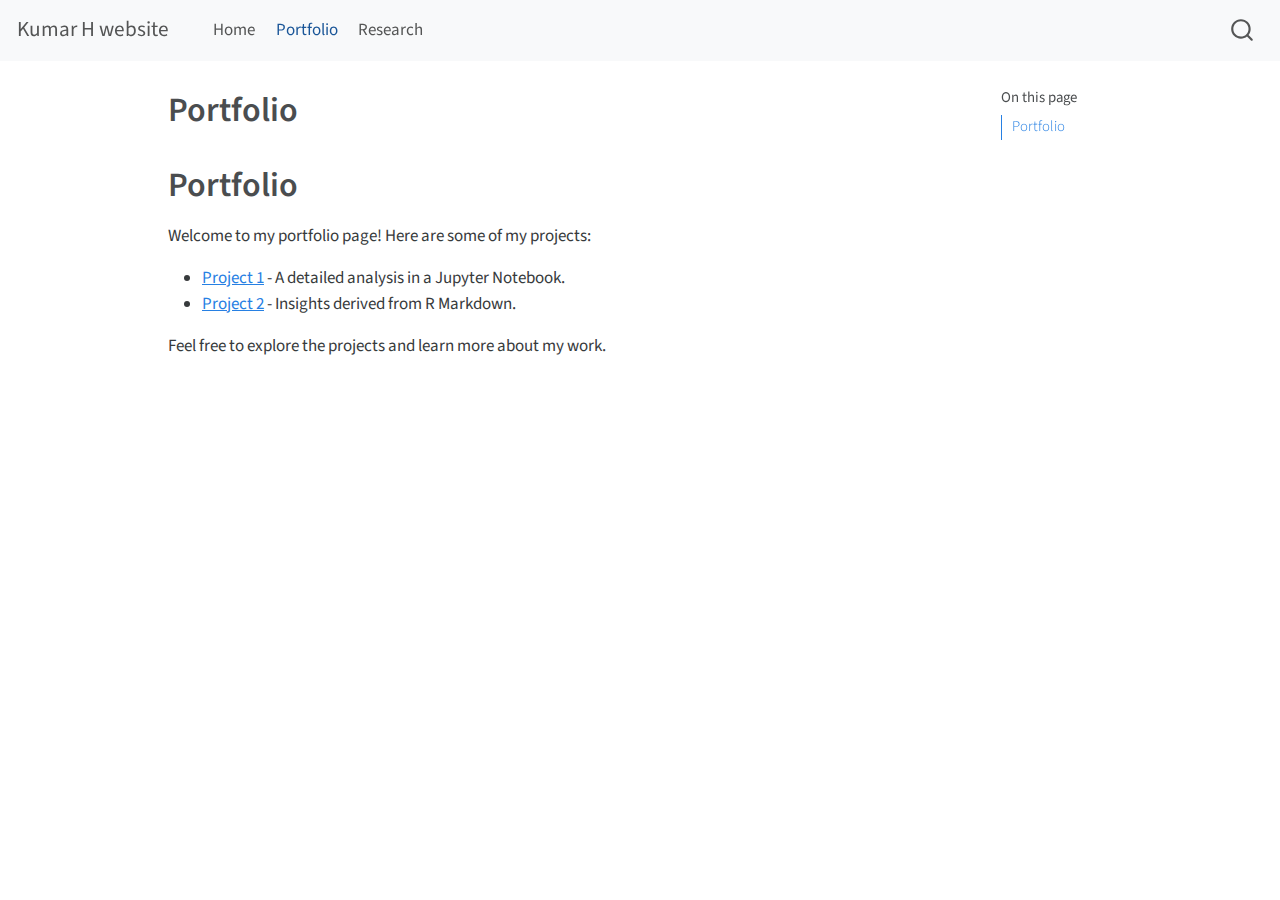
==== docs/portfolio.html @ ef05bf2e "initial commit" ====
<!DOCTYPE html>
<html xmlns="http://www.w3.org/1999/xhtml" lang="en" xml:lang="en"><head>

<meta charset="utf-8">
<meta name="generator" content="quarto-1.3.433">

<meta name="viewport" content="width=device-width, initial-scale=1.0, user-scalable=yes">


<title>Kumar H website - Portfolio</title>
<style>
code{white-space: pre-wrap;}
span.smallcaps{font-variant: small-caps;}
div.columns{display: flex; gap: min(4vw, 1.5em);}
div.column{flex: auto; overflow-x: auto;}
div.hanging-indent{margin-left: 1.5em; text-indent: -1.5em;}
ul.task-list{list-style: none;}
ul.task-list li input[type="checkbox"] {
  width: 0.8em;
  margin: 0 0.8em 0.2em -1em; /* quarto-specific, see https://github.com/quarto-dev/quarto-cli/issues/4556 */ 
  vertical-align: middle;
}
</style>


<script src="site_libs/quarto-nav/quarto-nav.js"></script>
<script src="site_libs/quarto-nav/headroom.min.js"></script>
<script src="site_libs/clipboard/clipboard.min.js"></script>
<script src="site_libs/quarto-search/autocomplete.umd.js"></script>
<script src="site_libs/quarto-search/fuse.min.js"></script>
<script src="site_libs/quarto-search/quarto-search.js"></script>
<meta name="quarto:offset" content="./">
<script src="site_libs/quarto-html/quarto.js"></script>
<script src="site_libs/quarto-html/popper.min.js"></script>
<script src="site_libs/quarto-html/tippy.umd.min.js"></script>
<script src="site_libs/quarto-html/anchor.min.js"></script>
<link href="site_libs/quarto-html/tippy.css" rel="stylesheet">
<link href="site_libs/quarto-html/quarto-syntax-highlighting.css" rel="stylesheet" id="quarto-text-highlighting-styles">
<script src="site_libs/bootstrap/bootstrap.min.js"></script>
<link href="site_libs/bootstrap/bootstrap-icons.css" rel="stylesheet">
<link href="site_libs/bootstrap/bootstrap.min.css" rel="stylesheet" id="quarto-bootstrap" data-mode="light">
<script id="quarto-search-options" type="application/json">{
  "location": "navbar",
  "copy-button": false,
  "collapse-after": 3,
  "panel-placement": "end",
  "type": "overlay",
  "limit": 20,
  "language": {
    "search-no-results-text": "No results",
    "search-matching-documents-text": "matching documents",
    "search-copy-link-title": "Copy link to search",
    "search-hide-matches-text": "Hide additional matches",
    "search-more-match-text": "more match in this document",
    "search-more-matches-text": "more matches in this document",
    "search-clear-button-title": "Clear",
    "search-detached-cancel-button-title": "Cancel",
    "search-submit-button-title": "Submit",
    "search-label": "Search"
  }
}</script>


</head>

<body class="nav-fixed">

<div id="quarto-search-results"></div>
  <header id="quarto-header" class="headroom fixed-top">
    <nav class="navbar navbar-expand-lg navbar-dark ">
      <div class="navbar-container container-fluid">
      <div class="navbar-brand-container">
    <a class="navbar-brand" href="./index.html">
    <span class="navbar-title">Kumar H website</span>
    </a>
  </div>
            <div id="quarto-search" class="" title="Search"></div>
          <button class="navbar-toggler" type="button" data-bs-toggle="collapse" data-bs-target="#navbarCollapse" aria-controls="navbarCollapse" aria-expanded="false" aria-label="Toggle navigation" onclick="if (window.quartoToggleHeadroom) { window.quartoToggleHeadroom(); }">
  <span class="navbar-toggler-icon"></span>
</button>
          <div class="collapse navbar-collapse" id="navbarCollapse">
            <ul class="navbar-nav navbar-nav-scroll me-auto">
  <li class="nav-item">
    <a class="nav-link" href="./index.html" rel="" target="">
 <span class="menu-text">Home</span></a>
  </li>  
  <li class="nav-item">
    <a class="nav-link active" href="./portfolio.html" rel="" target="" aria-current="page">
 <span class="menu-text">Portfolio</span></a>
  </li>  
  <li class="nav-item">
    <a class="nav-link" href="./research.html" rel="" target="">
 <span class="menu-text">Research</span></a>
  </li>  
</ul>
            <div class="quarto-navbar-tools ms-auto">
</div>
          </div> <!-- /navcollapse -->
      </div> <!-- /container-fluid -->
    </nav>
</header>
<!-- content -->
<div id="quarto-content" class="quarto-container page-columns page-rows-contents page-layout-article page-navbar">
<!-- sidebar -->
<!-- margin-sidebar -->
    <div id="quarto-margin-sidebar" class="sidebar margin-sidebar">
        <nav id="TOC" role="doc-toc" class="toc-active">
    <h2 id="toc-title">On this page</h2>
   
  <ul>
  <li><a href="#portfolio" id="toc-portfolio" class="nav-link active" data-scroll-target="#portfolio">Portfolio</a></li>
  </ul>
</nav>
    </div>
<!-- main -->
<main class="content" id="quarto-document-content">

<header id="title-block-header" class="quarto-title-block default">
<div class="quarto-title">
<h1 class="title">Portfolio</h1>
</div>



<div class="quarto-title-meta">

    
  
    
  </div>
  

</header>

<section id="portfolio" class="level1">
<h1>Portfolio</h1>
<p>Welcome to my portfolio page! Here are some of my projects:</p>
<ul>
<li><a href="./posts/dc_solar_web.html">Project 1</a> - A detailed analysis in a Jupyter Notebook.</li>
<li><a href="./posts/Optimization_Kentucky_retrofit.html">Project 2</a> - Insights derived from R Markdown.</li>
</ul>
<p>Feel free to explore the projects and learn more about my work.</p>


</section>

</main> <!-- /main -->
<script id="quarto-html-after-body" type="application/javascript">
window.document.addEventListener("DOMContentLoaded", function (event) {
  const toggleBodyColorMode = (bsSheetEl) => {
    const mode = bsSheetEl.getAttribute("data-mode");
    const bodyEl = window.document.querySelector("body");
    if (mode === "dark") {
      bodyEl.classList.add("quarto-dark");
      bodyEl.classList.remove("quarto-light");
    } else {
      bodyEl.classList.add("quarto-light");
      bodyEl.classList.remove("quarto-dark");
    }
  }
  const toggleBodyColorPrimary = () => {
    const bsSheetEl = window.document.querySelector("link#quarto-bootstrap");
    if (bsSheetEl) {
      toggleBodyColorMode(bsSheetEl);
    }
  }
  toggleBodyColorPrimary();  
  const icon = "";
  const anchorJS = new window.AnchorJS();
  anchorJS.options = {
    placement: 'right',
    icon: icon
  };
  anchorJS.add('.anchored');
  const isCodeAnnotation = (el) => {
    for (const clz of el.classList) {
      if (clz.startsWith('code-annotation-')) {                     
        return true;
      }
    }
    return false;
  }
  const clipboard = new window.ClipboardJS('.code-copy-button', {
    text: function(trigger) {
      const codeEl = trigger.previousElementSibling.cloneNode(true);
      for (const childEl of codeEl.children) {
        if (isCodeAnnotation(childEl)) {
          childEl.remove();
        }
      }
      return codeEl.innerText;
    }
  });
  clipboard.on('success', function(e) {
    // button target
    const button = e.trigger;
    // don't keep focus
    button.blur();
    // flash "checked"
    button.classList.add('code-copy-button-checked');
    var currentTitle = button.getAttribute("title");
    button.setAttribute("title", "Copied!");
    let tooltip;
    if (window.bootstrap) {
      button.setAttribute("data-bs-toggle", "tooltip");
      button.setAttribute("data-bs-placement", "left");
      button.setAttribute("data-bs-title", "Copied!");
      tooltip = new bootstrap.Tooltip(button, 
        { trigger: "manual", 
          customClass: "code-copy-button-tooltip",
          offset: [0, -8]});
      tooltip.show();    
    }
    setTimeout(function() {
      if (tooltip) {
        tooltip.hide();
        button.removeAttribute("data-bs-title");
        button.removeAttribute("data-bs-toggle");
        button.removeAttribute("data-bs-placement");
      }
      button.setAttribute("title", currentTitle);
      button.classList.remove('code-copy-button-checked');
    }, 1000);
    // clear code selection
    e.clearSelection();
  });
  function tippyHover(el, contentFn) {
    const config = {
      allowHTML: true,
      content: contentFn,
      maxWidth: 500,
      delay: 100,
      arrow: false,
      appendTo: function(el) {
          return el.parentElement;
      },
      interactive: true,
      interactiveBorder: 10,
      theme: 'quarto',
      placement: 'bottom-start'
    };
    window.tippy(el, config); 
  }
  const noterefs = window.document.querySelectorAll('a[role="doc-noteref"]');
  for (var i=0; i<noterefs.length; i++) {
    const ref = noterefs[i];
    tippyHover(ref, function() {
      // use id or data attribute instead here
      let href = ref.getAttribute('data-footnote-href') || ref.getAttribute('href');
      try { href = new URL(href).hash; } catch {}
      const id = href.replace(/^#\/?/, "");
      const note = window.document.getElementById(id);
      return note.innerHTML;
    });
  }
      let selectedAnnoteEl;
      const selectorForAnnotation = ( cell, annotation) => {
        let cellAttr = 'data-code-cell="' + cell + '"';
        let lineAttr = 'data-code-annotation="' +  annotation + '"';
        const selector = 'span[' + cellAttr + '][' + lineAttr + ']';
        return selector;
      }
      const selectCodeLines = (annoteEl) => {
        const doc = window.document;
        const targetCell = annoteEl.getAttribute("data-target-cell");
        const targetAnnotation = annoteEl.getAttribute("data-target-annotation");
        const annoteSpan = window.document.querySelector(selectorForAnnotation(targetCell, targetAnnotation));
        const lines = annoteSpan.getAttribute("data-code-lines").split(",");
        const lineIds = lines.map((line) => {
          return targetCell + "-" + line;
        })
        let top = null;
        let height = null;
        let parent = null;
        if (lineIds.length > 0) {
            //compute the position of the single el (top and bottom and make a div)
            const el = window.document.getElementById(lineIds[0]);
            top = el.offsetTop;
            height = el.offsetHeight;
            parent = el.parentElement.parentElement;
          if (lineIds.length > 1) {
            const lastEl = window.document.getElementById(lineIds[lineIds.length - 1]);
            const bottom = lastEl.offsetTop + lastEl.offsetHeight;
            height = bottom - top;
          }
          if (top !== null && height !== null && parent !== null) {
            // cook up a div (if necessary) and position it 
            let div = window.document.getElementById("code-annotation-line-highlight");
            if (div === null) {
              div = window.document.createElement("div");
              div.setAttribute("id", "code-annotation-line-highlight");
              div.style.position = 'absolute';
              parent.appendChild(div);
            }
            div.style.top = top - 2 + "px";
            div.style.height = height + 4 + "px";
            let gutterDiv = window.document.getElementById("code-annotation-line-highlight-gutter");
            if (gutterDiv === null) {
              gutterDiv = window.document.createElement("div");
              gutterDiv.setAttribute("id", "code-annotation-line-highlight-gutter");
              gutterDiv.style.position = 'absolute';
              const codeCell = window.document.getElementById(targetCell);
              const gutter = codeCell.querySelector('.code-annotation-gutter');
              gutter.appendChild(gutterDiv);
            }
            gutterDiv.style.top = top - 2 + "px";
            gutterDiv.style.height = height + 4 + "px";
          }
          selectedAnnoteEl = annoteEl;
        }
      };
      const unselectCodeLines = () => {
        const elementsIds = ["code-annotation-line-highlight", "code-annotation-line-highlight-gutter"];
        elementsIds.forEach((elId) => {
          const div = window.document.getElementById(elId);
          if (div) {
            div.remove();
          }
        });
        selectedAnnoteEl = undefined;
      };
      // Attach click handler to the DT
      const annoteDls = window.document.querySelectorAll('dt[data-target-cell]');
      for (const annoteDlNode of annoteDls) {
        annoteDlNode.addEventListener('click', (event) => {
          const clickedEl = event.target;
          if (clickedEl !== selectedAnnoteEl) {
            unselectCodeLines();
            const activeEl = window.document.querySelector('dt[data-target-cell].code-annotation-active');
            if (activeEl) {
              activeEl.classList.remove('code-annotation-active');
            }
            selectCodeLines(clickedEl);
            clickedEl.classList.add('code-annotation-active');
          } else {
            // Unselect the line
            unselectCodeLines();
            clickedEl.classList.remove('code-annotation-active');
          }
        });
      }
  const findCites = (el) => {
    const parentEl = el.parentElement;
    if (parentEl) {
      const cites = parentEl.dataset.cites;
      if (cites) {
        return {
          el,
          cites: cites.split(' ')
        };
      } else {
        return findCites(el.parentElement)
      }
    } else {
      return undefined;
    }
  };
  var bibliorefs = window.document.querySelectorAll('a[role="doc-biblioref"]');
  for (var i=0; i<bibliorefs.length; i++) {
    const ref = bibliorefs[i];
    const citeInfo = findCites(ref);
    if (citeInfo) {
      tippyHover(citeInfo.el, function() {
        var popup = window.document.createElement('div');
        citeInfo.cites.forEach(function(cite) {
          var citeDiv = window.document.createElement('div');
          citeDiv.classList.add('hanging-indent');
          citeDiv.classList.add('csl-entry');
          var biblioDiv = window.document.getElementById('ref-' + cite);
          if (biblioDiv) {
            citeDiv.innerHTML = biblioDiv.innerHTML;
          }
          popup.appendChild(citeDiv);
        });
        return popup.innerHTML;
      });
    }
  }
});
</script>
</div> <!-- /content -->



</body></html>
---- docs/site_libs/quarto-html/tippy.css ----
.tippy-box[data-animation=fade][data-state=hidden]{opacity:0}[data-tippy-root]{max-width:calc(100vw - 10px)}.tippy-box{position:relative;background-color:#333;color:#fff;border-radius:4px;font-size:14px;line-height:1.4;white-space:normal;outline:0;transition-property:transform,visibility,opacity}.tippy-box[data-placement^=top]>.tippy-arrow{bottom:0}.tippy-box[data-placement^=top]>.tippy-arrow:before{bottom:-7px;left:0;border-width:8px 8px 0;border-top-color:initial;transform-origin:center top}.tippy-box[data-placement^=bottom]>.tippy-arrow{top:0}.tippy-box[data-placement^=bottom]>.tippy-arrow:before{top:-7px;left:0;border-width:0 8px 8px;border-bottom-color:initial;transform-origin:center bottom}.tippy-box[data-placement^=left]>.tippy-arrow{right:0}.tippy-box[data-placement^=left]>.tippy-arrow:before{border-width:8px 0 8px 8px;border-left-color:initial;right:-7px;transform-origin:center left}.tippy-box[data-placement^=right]>.tippy-arrow{left:0}.tippy-box[data-placement^=right]>.tippy-arrow:before{left:-7px;border-width:8px 8px 8px 0;border-right-color:initial;transform-origin:center right}.tippy-box[data-inertia][data-state=visible]{transition-timing-function:cubic-bezier(.54,1.5,.38,1.11)}.tippy-arrow{width:16px;height:16px;color:#333}.tippy-arrow:before{content:"";position:absolute;border-color:transparent;border-style:solid}.tippy-content{position:relative;padding:5px 9px;z-index:1}
---- docs/site_libs/quarto-html/quarto-syntax-highlighting.css ----
/* quarto syntax highlight colors */
:root {
  --quarto-hl-ot-color: #003B4F;
  --quarto-hl-at-color: #657422;
  --quarto-hl-ss-color: #20794D;
  --quarto-hl-an-color: #5E5E5E;
  --quarto-hl-fu-color: #4758AB;
  --quarto-hl-st-color: #20794D;
  --quarto-hl-cf-color: #003B4F;
  --quarto-hl-op-color: #5E5E5E;
  --quarto-hl-er-color: #AD0000;
  --quarto-hl-bn-color: #AD0000;
  --quarto-hl-al-color: #AD0000;
  --quarto-hl-va-color: #111111;
  --quarto-hl-bu-color: inherit;
  --quarto-hl-ex-color: inherit;
  --quarto-hl-pp-color: #AD0000;
  --quarto-hl-in-color: #5E5E5E;
  --quarto-hl-vs-color: #20794D;
  --quarto-hl-wa-color: #5E5E5E;
  --quarto-hl-do-color: #5E5E5E;
  --quarto-hl-im-color: #00769E;
  --quarto-hl-ch-color: #20794D;
  --quarto-hl-dt-color: #AD0000;
  --quarto-hl-fl-color: #AD0000;
  --quarto-hl-co-color: #5E5E5E;
  --quarto-hl-cv-color: #5E5E5E;
  --quarto-hl-cn-color: #8f5902;
  --quarto-hl-sc-color: #5E5E5E;
  --quarto-hl-dv-color: #AD0000;
  --quarto-hl-kw-color: #003B4F;
}

/* other quarto variables */
:root {
  --quarto-font-monospace: SFMono-Regular, Menlo, Monaco, Consolas, "Liberation Mono", "Courier New", monospace;
}

pre > code.sourceCode > span {
  color: #003B4F;
}

code span {
  color: #003B4F;
}

code.sourceCode > span {
  color: #003B4F;
}

div.sourceCode,
div.sourceCode pre.sourceCode {
  color: #003B4F;
}

code span.ot {
  color: #003B4F;
  font-style: inherit;
}

code span.at {
  color: #657422;
  font-style: inherit;
}

code span.ss {
  color: #20794D;
  font-style: inherit;
}

code span.an {
  color: #5E5E5E;
  font-style: inherit;
}

code span.fu {
  color: #4758AB;
  font-style: inherit;
}

code span.st {
  color: #20794D;
  font-style: inherit;
}

code span.cf {
  color: #003B4F;
  font-style: inherit;
}

code span.op {
  color: #5E5E5E;
  font-style: inherit;
}

code span.er {
  color: #AD0000;
  font-style: inherit;
}

code span.bn {
  color: #AD0000;
  font-style: inherit;
}

code span.al {
  color: #AD0000;
  font-style: inherit;
}

code span.va {
  color: #111111;
  font-style: inherit;
}

code span.bu {
  font-style: inherit;
}

code span.ex {
  font-style: inherit;
}

code span.pp {
  color: #AD0000;
  font-style: inherit;
}

code span.in {
  color: #5E5E5E;
  font-style: inherit;
}

code span.vs {
  color: #20794D;
  font-style: inherit;
}

code span.wa {
  color: #5E5E5E;
  font-style: italic;
}

code span.do {
  color: #5E5E5E;
  font-style: italic;
}

code span.im {
  color: #00769E;
  font-style: inherit;
}

code span.ch {
  color: #20794D;
  font-style: inherit;
}

code span.dt {
  color: #AD0000;
  font-style: inherit;
}

code span.fl {
  color: #AD0000;
  font-style: inherit;
}

code span.co {
  color: #5E5E5E;
  font-style: inherit;
}

code span.cv {
  color: #5E5E5E;
  font-style: italic;
}

code span.cn {
  color: #8f5902;
  font-style: inherit;
}

code span.sc {
  color: #5E5E5E;
  font-style: inherit;
}

code span.dv {
  color: #AD0000;
  font-style: inherit;
}

code span.kw {
  color: #003B4F;
  font-style: inherit;
}

.prevent-inlining {
  content: "</";
}

/*# sourceMappingURL=debc5d5d77c3f9108843748ff7464032.css.map */
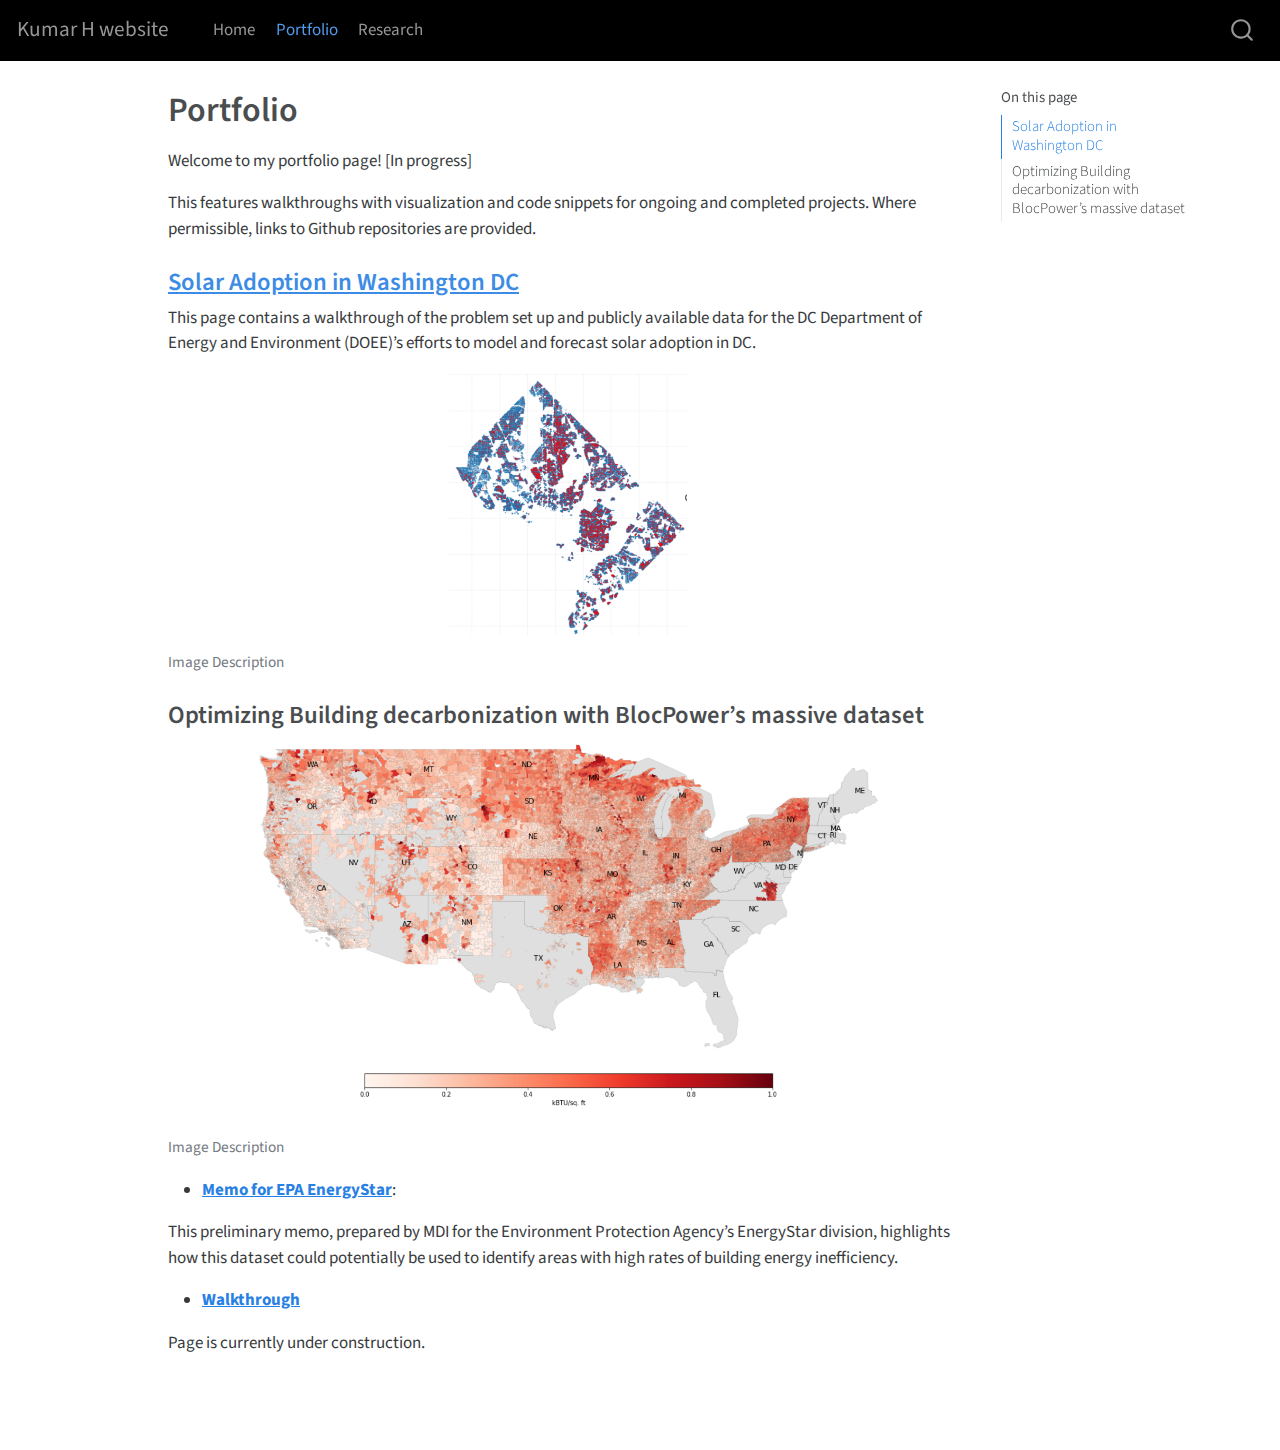
==== commit fb8c320a: "major update" ====
--- a/docs/portfolio.html
+++ b/docs/portfolio.html
@@ -108,7 +108,8 @@
     <h2 id="toc-title">On this page</h2>
    
   <ul>
-  <li><a href="#portfolio" id="toc-portfolio" class="nav-link active" data-scroll-target="#portfolio">Portfolio</a></li>
+  <li><a href="#solar-adoption-in-washington-dc" id="toc-solar-adoption-in-washington-dc" class="nav-link active" data-scroll-target="#solar-adoption-in-washington-dc">Solar Adoption in Washington DC</a></li>
+  <li><a href="#optimizing-building-decarbonization-with-blocpowers-massive-dataset" id="toc-optimizing-building-decarbonization-with-blocpowers-massive-dataset" class="nav-link" data-scroll-target="#optimizing-building-decarbonization-with-blocpowers-massive-dataset">Optimizing Building decarbonization with BlocPower’s massive dataset</a></li>
   </ul>
 </nav>
     </div>
@@ -132,14 +133,34 @@
 
 </header>
 
-<section id="portfolio" class="level1">
-<h1>Portfolio</h1>
-<p>Welcome to my portfolio page! Here are some of my projects:</p>
+<p>Welcome to my portfolio page! [In progress]</p>
+<p>This features walkthroughs with visualization and code snippets for ongoing and completed projects. Where permissible, links to Github repositories are provided.</p>
+<section id="solar-adoption-in-washington-dc" class="level3">
+<h3 class="anchored" data-anchor-id="solar-adoption-in-washington-dc"><a href="./posts/dc_solar_web.html">Solar Adoption in Washington DC</a></h3>
+<p>This page contains a walkthrough of the problem set up and publicly available data for the DC Department of Energy and Environment (DOEE)’s efforts to model and forecast solar adoption in DC.</p>
+<div class="quarto-figure quarto-figure-center">
+<figure class="figure">
+<p><img src="images/solar_builds.png" class="img-fluid figure-img" style="width:30.0%"></p>
+<figcaption class="figure-caption">Image Description</figcaption>
+</figure>
+</div>
+</section>
+<section id="optimizing-building-decarbonization-with-blocpowers-massive-dataset" class="level3">
+<h3 class="anchored" data-anchor-id="optimizing-building-decarbonization-with-blocpowers-massive-dataset">Optimizing Building decarbonization with BlocPower’s massive dataset</h3>
+<div class="quarto-figure quarto-figure-center">
+<figure class="figure">
+<p><img src="images/bp_map.png" class="img-fluid figure-img" style="width:80.0%"></p>
+<figcaption class="figure-caption">Image Description</figcaption>
+</figure>
+</div>
 <ul>
-<li><a href="./posts/dc_solar_web.html">Project 1</a> - A detailed analysis in a Jupyter Notebook.</li>
-<li><a href="./posts/Optimization_Kentucky_retrofit.html">Project 2</a> - Insights derived from R Markdown.</li>
+<li><a href="images/EPA_CA_Blocpower_20230829.pdf"><strong>Memo for EPA EnergyStar</strong></a>:</li>
 </ul>
-<p>Feel free to explore the projects and learn more about my work.</p>
+<p>This preliminary memo, prepared by MDI for the Environment Protection Agency’s EnergyStar division, highlights how this dataset could potentially be used to identify areas with high rates of building energy inefficiency.</p>
+<ul>
+<li><a href="./posts/Optimization_Kentucky_retrofit.html"><strong>Walkthrough</strong></a></li>
+</ul>
+<p>Page is currently under construction.</p>
 
 
 </section>
